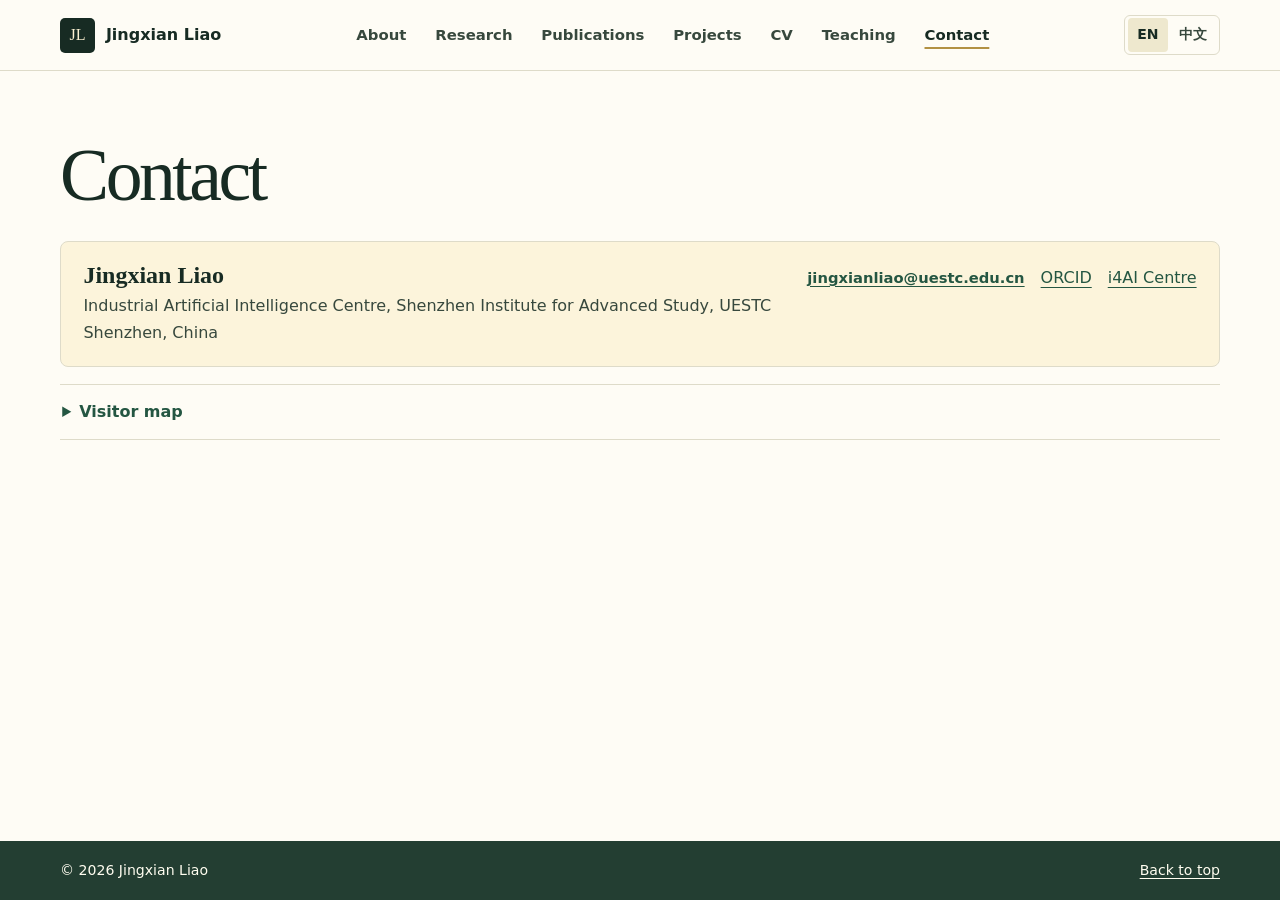
==== contact.html @ 221efa41 "Publish separate academic pages and patent section" ====
<!doctype html>
<html lang="en">
<head>
  <meta charset="utf-8">
  <meta name="viewport" content="width=device-width, initial-scale=1">
  <meta name="description" content="Jingxian Liao (廖静娴), postdoctoral researcher at UESTC. Physics-embedded machine learning and adaptive control for convertible aircraft and embodied systems.">
  <meta name="theme-color" content="#fcf7e9">
  <meta property="og:type" content="website">
  <meta property="og:title" content="Contact · Jingxian Liao">
  <meta property="og:description" content="Physics-embedded machine learning and adaptive control for convertible aircraft.">
  <meta property="og:image" content="https://jingxianliao.github.io/assets/jingxian-liao-portrait.webp">
  <meta property="og:url" content="https://jingxianliao.github.io/contact.html">
  <title>Contact · Jingxian Liao</title>
  <link rel="canonical" href="https://jingxianliao.github.io/contact.html">
  <link rel="stylesheet" href="academic.css?v=pages-20261126">
  <script src="academic.js?v=pages-20261126" defer></script>
  <script src="assets/visitor-map.js" defer></script>
</head>
<body id="top" data-page="contact" data-title-zh="联系 · 廖静娴">
  <a class="skip" href="#main" data-zh="跳到正文">Skip to content</a>
  <header class="site-header">
    <div class="shell nav-layout">
      <a class="wordmark" href="index.html"><span class="monogram" aria-hidden="true">JL</span><span data-zh="廖静娴">Jingxian Liao</span></a>
      <nav class="nav-links" aria-label="Sections" data-label-zh="页面栏目">
        <a href="index.html" data-zh="关于我">About</a>
        <a href="research.html" data-zh="研究">Research</a>
        <a href="publications.html" data-zh="论文">Publications</a>
        <a href="projects.html" data-zh="项目">Projects</a>
        <a href="cv.html" data-zh="简历">CV</a>
        <a href="teaching.html" data-zh="教学">Teaching</a>
        <a href="contact.html" aria-current="page" data-zh="联系">Contact</a>
      </nav>
      <div class="language" role="group" aria-label="Language / 语言" hidden>
        <button type="button" data-lang="en" aria-pressed="true" lang="en">EN</button>
        <button type="button" data-lang="zh" aria-pressed="false" lang="zh-CN">中文</button>
      </div>
    </div>
  </header>
  <main id="main">
    <section class="shell section contact-section" id="contact" aria-labelledby="contact-title">
      <div class="section-heading page-heading">
        <h1 id="contact-title" data-zh="联系">Contact</h1>
      </div>
      <div class="contact-card">
        <div>
          <h2 data-zh="廖静娴">Jingxian Liao</h2>
          <p data-zh="电子科技大学（深圳）高等研究院 · 人工智能工业创新研究中心">Industrial Artificial Intelligence Centre, Shenzhen Institute for Advanced Study, UESTC</p>
          <p data-zh="中国深圳">Shenzhen, China</p>
        </div>
        <div class="contact-links">
          <a class="text-link" href="mailto:jingxianliao@uestc.edu.cn">jingxianliao@uestc.edu.cn</a>
          <a href="https://orcid.org/0000-0002-6148-9685">ORCID</a>
          <a href="https://www.i4ai.org/" data-zh="研究中心官网">i4AI Centre</a>
        </div>
      </div>
      <details class="visitor-disclosure" id="visitors" aria-labelledby="visitors-title">
        <summary id="visitors-title" data-zh="访客地图">Visitor map</summary>
      <div class="visitor-layout">
        <figure class="visitor-figure">
          <svg class="visitor-world" role="img" aria-labelledby="visitor-map-title" viewBox="0 0 1000 480">
            <title id="visitor-map-title" data-zh="各国家或地区的访问量分布">World map of visits by country or region</title>
          </svg>
          <figcaption class="visitor-legend">
            <span data-zh="暂无访问">No visits</span><span class="visitor-scale" aria-hidden="true"><i></i><i></i><i></i><i></i></span><span data-zh="访问较多">More visits</span>
          </figcaption>
        </figure>
        <div class="visitor-summary">
          <p class="visitor-total"><strong data-visitor-total>—</strong><span data-zh="累计访问次数">Recorded visits</span></p>
          <div class="visitor-ranking">
            <h3 data-zh="国家或地区">Countries and regions</h3>
            <ol data-visitor-ranking aria-labelledby="visitors-title" tabindex="0" hidden></ol>
            <p class="visitor-state" data-visitor-state role="status" data-zh="正在加载统计…">Loading statistics…</p>
          </div>
        </div>
      </div>
      <p class="visitor-note"><span data-zh="位置为网络连接推断的国家或地区，仅保存汇总次数。">Location is inferred approximately from the network connection. Only aggregate visit counts are stored.</span> <span data-zh="统计截至 2026-11-26。">Snapshot as of 26 November 2026.</span> <a href="https://jingxianliao.lilac-beech-1138.chatgpt.site/#visitors" data-zh="查看实时统计">Live statistics</a> <a href="https://www.naturalearthdata.com/" data-zh="地理底图：Natural Earth">Map data: Natural Earth</a></p>
      </details>
    </section>
  </main>
  <footer class="site-footer">
    <div class="shell footer-layout"><p data-zh="© 2026 廖静娴">© 2026 Jingxian Liao</p><a href="#top" data-zh="返回顶部">Back to top</a></div>
  </footer>
</body>
</html>
---- academic.css ----
:root {
  color-scheme: light;
  --paper: #fefcf5;
  --cream: #fcf4db;
  --ink: #172b23;
  --body: #37483d;
  --muted: #546457;
  --link: #245642;
  --green: #356d53;
  --wash: #f2f3e8;
  --line: #dedbc9;
  --gold: #b29143;
  --surface: #fffef9;
  --serif: Georgia, "Songti SC", "Noto Serif CJK SC", SimSun, serif;
  --sans: system-ui, -apple-system, BlinkMacSystemFont, "PingFang SC", "Microsoft YaHei", sans-serif;
}
* { box-sizing: border-box; }
html { scroll-behavior: smooth; scroll-padding-top: 6rem; }
body { margin: 0; background: var(--paper); color: var(--ink); font: 1rem/1.66 var(--sans); }
[hidden] { display: none !important; }
h1, h2, h3, h4, p, figure, dl, dd { margin: 0; }
h1, h2, h3, h4 { line-height: 1.22; }
h1, h2 { font-family: var(--serif); font-weight: 500; }
a { color: inherit; text-underline-offset: .23em; text-decoration-thickness: .07em; }
a:hover { color: var(--link); }
a:focus-visible, button:focus-visible, summary:focus-visible { outline: 2px solid var(--green); outline-offset: 4px; }
button { cursor: pointer; font: inherit; }
img { max-width: 100%; }
.shell { width: min(1160px, calc(100% - 80px)); margin-inline: auto; }
.visually-hidden, .skip:not(:focus) { position: absolute; width: 1px; height: 1px; padding: 0; margin: -1px; overflow: hidden; clip-path: inset(50%); white-space: nowrap; }
.skip:focus { position: fixed; z-index: 5; top: .5rem; left: .5rem; padding: .55rem .8rem; color: white; background: var(--link); }

.site-header { position: sticky; top: 0; z-index: 3; background: var(--paper); border-bottom: 1px solid var(--line); }
.nav-layout { min-height: 70px; display: grid; grid-template-columns: auto 1fr auto; justify-items: center; align-items: center; gap: 1rem; }
.wordmark { justify-self: start; display: inline-flex; align-items: center; gap: .68rem; font-weight: 725; text-decoration: none; white-space: nowrap; }
.monogram { display: grid; place-items: center; width: 35px; height: 35px; background: var(--ink); color: #fcf1d2; border-radius: 5px; font: 500 1rem var(--serif); }
.nav-links, .language, .filters { display: flex; align-items: center; }
.nav-links { justify-content: center; gap: clamp(.65rem, 2.3vw, 1.8rem); }
.nav-links a { white-space: nowrap; text-decoration: none; font-size: .93rem; font-weight: 630; color: var(--body); padding-block: .35rem; }
.nav-links a:hover { color: var(--link); text-decoration: underline; }
.language { justify-self: end; gap: .15rem; padding: .15rem; border: 1px solid var(--line); border-radius: 6px; }
.language button, .filters button { border: 0; background: transparent; border-radius: 4px; color: var(--body); min-height: 34px; padding: .22rem .58rem; font-size: .875rem; font-weight: 650; white-space: nowrap; }
.language button[aria-pressed="true"], .filters button[aria-pressed="true"] { background: #eee8ce; color: var(--ink); }
.language button:hover, .filters button:hover { background: #f1ecda; }

.about { background: linear-gradient(117deg, #fdf8e9 8%, #fcf2d6 100%); border-bottom: 1px solid #e4dac0; }
.hero { display: grid; grid-template-columns: minmax(0, 1.42fr) minmax(0, .85fr); align-items: center; gap: clamp(2rem, 7.4vw, 6.15rem); padding-block: clamp(3.05rem, 5.1vw, 5.45rem); }
.hero-role { display: flex; align-items: center; gap: .68rem; margin: 0 0 .66rem; font-size: .91rem; color: var(--link); font-weight: 730; }
.hero-role::before { content: ""; width: 1.8rem; height: 2px; background: var(--gold); }
.hero h1 { font-size: clamp(3.3rem, 6.5vw, 6.25rem); line-height: .99; letter-spacing: -.057em; }
html[lang="zh-CN"] .hero h1 { font-size: clamp(3.6rem, 7.2vw, 6.2rem); line-height: 1.13; letter-spacing: .015em; }
.alt-name { margin-top: .49rem; font-size: clamp(1.18rem, 2.0vw, 1.6rem); line-height: 1.25; color: var(--muted); font-weight: 610; }
.hero-affiliation { margin-top: .85rem; color: var(--body); font-size: .96rem; }
.hero-affiliation a { text-decoration-color: #9b9f84; }
.hero-honor { display: flex; flex-wrap: wrap; align-items: baseline; gap: .25rem .7rem; width: fit-content; margin-top: 1.1rem; padding: .47rem .72rem; border-left: 3px solid var(--gold); background: #fffdf0; color: var(--ink); font-size: .96rem; }
.hero-honor time { font-weight: 720; color: #725825; white-space: nowrap; }
.hero-research { margin-top: 1.25rem; font: 710 clamp(1.2rem, 2.1vw, 1.56rem)/1.32 var(--sans); }
.hero-description { max-width: 39rem; margin-top: .5rem; font-size: clamp(1rem, 1.5vw, 1.135rem); color: var(--body); }
html[lang="zh-CN"] .hero-description { font-size: clamp(1.08rem, 1.53vw, 1.2rem); line-height: 1.78; }
.hero-actions { display: flex; align-items: center; flex-wrap: wrap; gap: .6rem .95rem; margin-top: 1.25rem; }
.button { display: inline-flex; align-items: center; min-height: 42px; padding: .44rem .78rem; border: 1px solid #9ba18b; border-radius: 5px; text-decoration: none; color: var(--link); font-size: .94rem; font-weight: 710; white-space: nowrap; }
.button:hover { background: #fffdf2; }
.button.primary { background: var(--link); border-color: var(--link); color: #fffef9; }
.button.primary:hover { background: #193f32; }
.text-link { color: var(--link); font-size: .92rem; font-weight: 710; }
.hero-portrait { justify-self: end; position: relative; width: min(100%, 364px); aspect-ratio: 7/8; border: 1px solid #d2bd78; outline: 1px solid #d8c68f; outline-offset: 9px; border-radius: 3px 29px 3px 29px; overflow: hidden; background: #e6deb5; box-shadow: 0 17px 40px #6c542b22; }
.hero-portrait img { position: absolute; inset: 0; display: block; width: 100%; height: 100%; object-fit: cover; object-position: 51% 48%; transform: scale(1.48); transform-origin: 50% 37%; }

.section { padding-block: clamp(2.5rem, 5.1vw, 4.3rem); }
.section + .section { border-top: 1px solid var(--line); }
.section-heading { margin-bottom: 1.45rem; }
.section-heading h2 { font-size: clamp(2.28rem, 4.5vw, 3.65rem); letter-spacing: -.04em; }
html[lang="zh-CN"] .section-heading h2 { letter-spacing: 0; }
.section-heading p { max-width: 47rem; margin-top: .55rem; color: var(--body); }
.research-grid { display: grid; grid-template-columns: repeat(2, minmax(0, 1fr)); gap: 1.15rem; }
.research-card { min-width: 0; display: flex; flex-direction: column; padding: clamp(1rem, 2.2vw, 1.52rem); border: 1px solid var(--line); border-top: 3px solid var(--gold); border-radius: 5px 5px 11px 11px; background: var(--surface); }
.research-card:nth-child(2) { border-top-color: var(--green); }
.research-card-heading { display: flex; align-items: baseline; justify-content: space-between; gap: .55rem; flex-wrap: wrap; margin-bottom: .55rem; }
.research-card-heading h3 { font: 500 clamp(1.65rem, 3.4vw, 2.3rem)/1.2 var(--serif); }
.research-card-heading span { color: var(--link); font-size: .88rem; font-weight: 720; }
.research-card p { color: var(--body); }
.research-metrics { display: grid; grid-template-columns: repeat(2, minmax(0, 1fr)); gap: .7rem; border-top: 1px solid var(--line); margin: 1rem 0 .82rem; padding-top: .86rem; }
.research-metrics div { min-width: 0; }
.research-metrics div + div { padding-inline-start: .7rem; border-inline-start: 1px solid var(--line); }
.research-metrics dt { color: var(--link); font-size: .8rem; font-weight: 730; }
.research-metrics dd { font: 550 clamp(1.18rem, 2.3vw, 1.66rem)/1.19 var(--serif); margin-top: .23rem; }
.research-metrics .metric-subtitle { font: 690 clamp(1rem, 1.8vw, 1.22rem)/1.35 var(--sans); }
.research-metrics .metric-context { font: .89rem/1.52 var(--sans); color: var(--body); margin-top: .48rem; }
.research-link { align-self: flex-start; margin-top: auto; }
.ongoing { margin-top: 1.15rem; padding: 1.1rem 1.22rem; border: 1px solid var(--line); border-radius: 7px; background: var(--wash); }
.ongoing > h3 { margin-bottom: .6rem; font-size: 1.16rem; }
.ongoing-grid { display: grid; grid-template-columns: repeat(2, minmax(0, 1fr)); gap: .85rem 1.5rem; }
.ongoing-grid h4 { font-size: .99rem; color: var(--link); }
.ongoing-grid p { margin-top: .24rem; color: var(--body); font-size: .94rem; }
.research-disclosure, .publication-archive, .visitor-disclosure { margin-top: .83rem; border-block: 1px solid var(--line); }
.research-disclosure + .research-disclosure { border-top: 0; margin-top: 0; }
.research-disclosure summary, .publication-archive summary, .visitor-disclosure summary { cursor: pointer; padding: .86rem .14rem; color: var(--link); font-weight: 730; }
summary small { margin-left: .43rem; color: var(--muted); font-size: .85rem; font-weight: 520; }
.details-body { padding-bottom: 1rem; }

.teaching-card { display: grid; grid-template-columns: minmax(0, 1.45fr) minmax(0, .85fr); gap: 1.2rem 2rem; padding: clamp(1.1rem, 2.5vw, 1.65rem); background: var(--surface); border: 1px solid var(--line); border-left: 4px solid var(--gold); border-radius: 5px 9px 9px 5px; }
.teaching-card h3 { font-size: clamp(1.26rem, 2.5vw, 1.7rem); }
.teaching-meta { color: var(--link); font-weight: 690; font-size: .9rem; margin-bottom: .42rem; }
.teaching-description { color: var(--body); margin-top: .55rem; max-width: 44rem; }
.teaching-topics { border-left: 1px solid var(--line); padding-left: 1.4rem; }
.teaching-topics h4 { margin-bottom: .3rem; color: var(--link); }
.teaching-topics ul { padding-inline-start: 1rem; margin-block: 0; color: var(--body); }
.teaching-topics li + li { margin-top: .22rem; }
.contact-card { display: flex; flex-wrap: wrap; align-items: baseline; justify-content: space-between; gap: 1rem; padding: 1.25rem 1.4rem; border: 1px solid var(--line); border-radius: 8px; background: var(--cream); }
.contact-card h3 { font: 550 1.5rem var(--serif); margin-bottom: .3rem; }
.contact-card p { color: var(--body); }
.contact-links { display: flex; flex-wrap: wrap; gap: .6rem 1rem; align-items: baseline; overflow-wrap: anywhere; }
.contact-links a { color: var(--link); }
.site-footer { background: #233e32; color: #fffdf0; }
.footer-layout { display: flex; flex-wrap: wrap; justify-content: space-between; gap: .75rem; padding-block: 1.12rem; font-size: .88rem; }
.footer-layout a:hover { color: #faecc1; }

@media (max-width: 940px) {
  .shell { width: calc(100% - 56px); }
  .hero { gap: 2.3rem; }
  .nav-links { gap: .84rem; }
  .wordmark { font-size: .9rem; }
}
@media (max-width: 770px) {
  html { scroll-padding-top: 7.5rem; }
  .nav-layout { grid-template-columns: 1fr 1fr; row-gap: 0; padding-top: .45rem; }
  .nav-links { grid-column: 1 / -1; grid-row: 2; min-width: 0; width: 100%; justify-content: flex-start; gap: clamp(.66rem, 3.1vw, 1.4rem); flex-wrap: wrap; padding-block: .17rem .38rem; }
  .nav-links a { font-size: .87rem; }
  .language { grid-column: 2; grid-row: 1; }
  .hero { grid-template-columns: minmax(0, 1.45fr) minmax(0, .85fr); gap: 1.55rem; }
  .hero h1 { font-size: clamp(2.9rem, 7.8vw, 4.1rem); }
  .hero-portrait { outline-offset: 5px; }
}
@media (max-width: 620px) {
  .shell { width: calc(100% - 36px); }
  .hero { grid-template-columns: minmax(0, 1fr); padding-block: 2rem 2.35rem; }
  .hero-portrait { justify-self: start; width: min(64%, 235px); margin: .28rem .35rem 0; }
  .research-grid, .ongoing-grid, .teaching-card { grid-template-columns: 1fr; }
  .teaching-topics { padding-left: 0; padding-top: .7rem; border-left: 0; border-top: 1px solid var(--line); }
}
@media (max-width: 350px) {
  .research-metrics { grid-template-columns: 1fr; }
  .research-metrics div + div { padding: .6rem 0 0; border-inline-start: 0; border-top: 1px solid var(--line); }
}
@media (prefers-reduced-motion: reduce) { html { scroll-behavior: auto; } }


.project-grid{gap:1.26rem}
.project{background:#fff;border:1px solid var(--line);border-radius:12px;padding:1.36rem}
.project-meta{display:flex;align-items:center;flex-wrap:wrap;gap:.5rem .65rem;color:var(--link);font-size:.875rem;font-weight:760;margin-bottom:.55rem}
.project-status{display:inline-flex;border:1px solid #dedac7;border-radius:20px;padding:.05rem .4rem;color:var(--muted);font-weight:610}
.project-status.active{background:#ecf2e5;color:var(--link);border-color:#ccd9bc}
.funding{color:var(--muted);font-size:.88rem;line-height:1.39;margin-top:.38rem}
.project-description{margin-block:.66rem .77rem}
.project-dates{width:100%;display:flex;flex-wrap:wrap;gap:.25rem .85rem;font-size:.84rem;color:var(--muted);margin-top:auto}
.project-dates span:last-child{font-variant-numeric:tabular-nums;overflow-wrap:anywhere}
.grant-award{display:flex;align-items:baseline;gap:.45rem;flex-wrap:wrap;margin-top:.35rem;color:var(--muted);font-size:.86rem}
.grant-award strong{color:var(--link);font-size:.98rem;font-weight:750}
.route{width:100%;margin-top:1rem}
.figure-preview{width:100%;color:inherit;border:1px solid #e3dfcb;border-radius:7px;background:#f7f5eb;padding:0;text-align:left;display:block;overflow:hidden}
.figure-preview:hover{border-color:#7f9c79}
.figure-frame{min-height:235px;display:grid;align-items:center;padding:.75rem;background:#f8f6ed}
.figure-frame img{width:100%;height:208px;object-fit:contain;display:block}
.figure-preview-label{min-height:37px;display:flex;align-items:center;justify-content:space-between;gap:.7rem;background:white;color:var(--link);font-size:.86rem;font-weight:760;padding:.25rem .65rem;border-top:1px solid #e3dfcb}
.figure-preview-label .zoom{font-weight:500;font-size:1.12rem;line-height:1}
.roadmap-zh,html[lang="zh-CN"] .roadmap-en{display:none!important}
html[lang="zh-CN"] .roadmap-zh{display:block!important}
html[lang="zh-CN"] .project-grid{grid-auto-rows:1fr}
html[lang="zh-CN"] .route .figure-preview{background:white}
html[lang="zh-CN"] .route .figure-frame{aspect-ratio:11/10;grid-template:minmax(0,1fr) / minmax(0,1fr);min-height:0;padding:.35rem;background:white}
html[lang="zh-CN"] .route .figure-frame img{height:100%}
.roadmap-en{display:grid;gap:.6rem;grid-template-columns:repeat(2,minmax(0,1fr));align-content:center;margin:0}
.route-step{background:#fff;border:1px solid #e3dfcb;border-left:3px solid #97a389;border-radius:5px;min-width:0;padding:.47rem .56rem;display:flex;flex-direction:column}
.route-step strong{font-size:.85rem;line-height:1.28;color:var(--link)}
.route-step span{font-size:.73rem;line-height:1.38;color:var(--body);margin-top:.22rem}
.collaborative-project{margin-top:1.13rem;border:1px solid #dedac7;background:#f9f6ea;border-radius:8px;padding:1rem 1.17rem}
.collaborative-project h3{color:var(--link);font-size:.88rem;margin-bottom:.24rem}
.collaborative-project p:not(.collab-meta){font-weight:650}
.collab-meta{color:var(--muted);font-size:.86rem;margin-top:.13rem}

.publications-heading{display:flex;justify-content:space-between;align-items:baseline;gap:.75rem;flex-wrap:wrap}
.filters{flex-wrap:wrap}
.publication-list,.experience-list{list-style:none;padding:0;margin:0}
.publication-list .paper{display:grid;grid-template-columns:minmax(166px,272px) minmax(0,1fr);gap:clamp(1.15rem,3vw,2.1rem);align-items:start;padding-block:1.35rem;border-top:1px solid var(--line)}
.publication-list .paper-featured{grid-template-columns:minmax(0,1fr) minmax(0,1.2fr)}
.publication-list .paper:last-child{border-bottom:1px solid var(--line)}
.paper-figure{min-width:0}
.paper-media{display:grid;grid-template-columns:repeat(2,minmax(0,1fr));gap:.8rem;min-width:0}
.paper-media figcaption{padding-top:.42rem;color:var(--muted);font-size:.82rem;line-height:1.36}
.publication-preview,.photo-preview{display:block;width:100%;padding:0;border:1px solid #dedac7;border-radius:7px;overflow:hidden;background:white;color:inherit}
.publication-preview:hover,.photo-preview:hover{border-color:#78957a;box-shadow:0 2px 12px #25483a1a}
.figure-frame.paper-frame{display:grid;place-items:center;aspect-ratio:1.58;min-height:0;padding:.36rem;background:white}
.figure-frame.paper-frame img{width:100%;height:100%;max-height:100%;min-height:0;object-fit:contain;display:block}
.aero-edge-diagram{clip-path:inset(3.4% 0 0)}
.photo-preview img{display:block;width:100%;height:auto;aspect-ratio:1.58;object-fit:cover;object-position:center 40%}
.pub-meta{display:flex;align-items:center;gap:.6rem;margin-bottom:.44rem;font-size:.875rem;color:var(--muted);line-height:1.3}
.publication-venue{background:#edf1e5;color:var(--link);font-weight:720;padding:.15rem .44rem;border-radius:4px}
.pub-meta time{font-weight:625;color:var(--body)}
.publication-list h3,.experience-list h3,.patent h3{font-size:1.07rem;font-weight:680;line-height:1.4}
.publication-list h3 a{text-decoration:none}
.publication-list h3 a:hover{text-decoration:underline}
.paper-evidence{font-size:.95rem;color:var(--body);line-height:1.52;margin-top:.42rem}
.authors,.venue,.inventors,.mentor{font-size:.9rem;line-height:1.5;color:var(--body)}
.authors,.inventors{margin-top:.27rem}
.venue{color:var(--muted)}
.paper-citation{display:flex;align-items:baseline;gap:.16rem .65rem;flex-wrap:wrap;margin-top:.2rem}
.paper-link{font-size:.9rem;font-weight:720;color:var(--link)}
.more-pubs{display:inline-block;margin-top:1rem}
.patent{display:grid;grid-template-columns:minmax(175px,.35fr) minmax(0,1fr);gap:1.1rem;border:1px solid #e3dfcb;background:white;border-radius:9px;padding:1.3rem}
.patent-status{font-weight:710;color:var(--link);font-size:.94rem}
.patent-number{font-weight:650;font-size:.92rem;overflow-wrap:anywhere}
.patent .text-link{display:inline-block;margin-top:.45rem}
.experience-list li{display:grid;grid-template-columns:12rem minmax(0,1fr);gap:1rem;padding:1.02rem 0;border-top:1px solid var(--line)}
.period,.mentor a{color:var(--link);font-weight:690}
.period{font-size:.93rem}
.mentor{margin-top:.3rem}
.mentor a{margin-left:.22rem}

.figure-dialog{border:1px solid #e0ddca;border-radius:13px;padding:0;width:min(1000px,calc(100% - 2rem));max-height:92vh;background:#fff;color:var(--ink);box-shadow:0 26px 70px #0b282c66}
.figure-dialog::backdrop{background:#20392cac}
.dialog-header{position:sticky;z-index:1;top:0;display:flex;align-items:start;justify-content:space-between;gap:.8rem;padding:.85rem 1.05rem;background:#fff;border-bottom:1px solid var(--line)}
.dialog-header h2{font-family:var(--sans);font-size:1.15rem;font-weight:680}
.close-dialog{margin:0;flex-shrink:0;white-space:nowrap;border:1px solid #96b1a9;background:white;border-radius:4px;padding:.24rem .6rem;color:var(--link);font-weight:650}
.dialog-content{padding:1rem}
.dialog-content .figure-frame{border-radius:7px;min-height:0}
.dialog-content .figure-frame img{height:auto;max-height:74vh;min-width:0}
.dialog-content .figure-frame.paper-frame{aspect-ratio:auto}
.dialog-content .paper-frame img{width:auto;max-width:100%;height:auto;max-height:74vh}
.dialog-content .paper-system-diagram img{width:100%}
.dialog-content .roadmap-en{gap:.8rem}
.dialog-content .route-step{padding:.7rem .8rem}
.dialog-content .route-step strong{font-size:1rem}
.dialog-content .route-step span{font-size:.9rem}
.dialog-content .detail-notes{margin-top:1rem}
.detail-notes{display:none}
.dialog-content .detail-notes{display:block;font-size:.92rem;line-height:1.5;color:var(--body)}
.dialog-content .detail-notes li + li{margin-top:.4rem}

.patent + .patent{margin-top:.7rem}

.visitor-section{border-top:1px solid var(--line)}
.visitor-layout{display:grid;grid-template-columns:minmax(0,2.3fr) minmax(13rem,1fr);gap:1rem}
.visitor-figure{display:flex;flex-direction:column;justify-content:center;min-width:0;overflow:hidden;border:1px solid #d7deca;border-radius:12px;background:#eef2e6}
.visitor-world{display:block;width:100%;padding:.65rem .65rem .1rem;color:#bdd6cd}
.visitor-land{fill:currentColor;stroke:#edf6f2;stroke-width:.75;stroke-linejoin:round}
.visitor-point{fill:currentColor;stroke:#edf6f2;stroke-width:.7}
.visitor-region[data-level="0"] .visitor-point{display:none}
.visitor-region[data-level="1"]{color:#78bba9}
.visitor-region[data-level="2"]{color:#4b9e89}
.visitor-region[data-level="3"]{color:#237965}
.visitor-region[data-level="4"]{color:#075d56}
.visitor-region:hover{color:#153e3b}
.visitor-legend{display:flex;gap:.62rem;align-items:center;justify-content:center;padding:.6rem .75rem .93rem;color:var(--muted);font-size:.8rem}
.visitor-scale{display:flex;gap:3px}
.visitor-scale i{width:.93rem;height:.62rem;border-radius:2px;background:#bdd6cd}
.visitor-scale i:nth-child(2){background:#78bba9}
.visitor-scale i:nth-child(3){background:#4b9e89}
.visitor-scale i:nth-child(4){background:#075d56}
.visitor-summary{display:flex;flex-direction:column;gap:.9rem;min-width:0;padding:1.1rem 1.15rem;border:1px solid var(--line);border-radius:12px;background:#fff}
.visitor-total{display:grid;gap:.08rem;color:var(--muted);font-size:.87rem}
.visitor-total strong{color:var(--link);font:600 clamp(2.1rem,4.4vw,3rem)/1.02 var(--serif)}
.visitor-ranking{border-top:1px solid var(--line);padding-top:.85rem}
.visitor-ranking h3{font-size:.96rem}
.visitor-ranking ol{max-height:15rem;overflow:auto;margin-top:.37rem;padding:0;list-style:none}
.visitor-ranking li{display:flex;align-items:baseline;justify-content:space-between;gap:.75rem;padding:.25rem .12rem;color:var(--body);font-size:.86rem}
.visitor-ranking li + li{border-top:1px solid #edf2ef}
.visitor-ranking li strong{color:var(--link);font-variant-numeric:tabular-nums}
.visitor-state,.visitor-note{color:var(--muted);font-size:.8rem}
.visitor-state{margin-top:.38rem}
.visitor-note{margin-top:.64rem}
.visitor-note a{margin-inline-start:.45em}
@media(max-width:690px){
  .visitor-layout{grid-template-columns:1fr}
  .visitor-summary{padding:.85rem 1rem}
}

.education-with-photo{display:grid;grid-template-columns:minmax(0,1fr) minmax(0,17.5rem);align-items:start;gap:1.4rem}
.advisor-photo{margin:0;width:100%;max-width:17.5rem}
.advisor-photo a{display:block;border-radius:9px;overflow:hidden;background:var(--wash);border:1px solid var(--line)}
.advisor-photo img{display:block;width:100%;height:auto;aspect-ratio:5/4;object-fit:cover;object-position:50% 24%}
.advisor-photo figcaption{margin-top:.35rem;color:var(--muted);font-size:.81rem;line-height:1.4}

/* Shared figures, timelines, and archives */
.project-grid { display: grid; grid-template-columns: repeat(2, minmax(0, 1fr)); }
.project { min-width: 0; display: flex; flex-direction: column; align-items: flex-start; }
.project h3 { font-size: clamp(1.1rem, 2.2vw, 1.38rem); }
.project-description { color: var(--body); }
.patent h3 { line-height: 1.42; }
.publications-heading { align-items: baseline; }
.publication-tools { display: flex; align-items: center; justify-content: space-between; flex-wrap: wrap; gap: .5rem 1rem; margin-bottom: .65rem; }
.publication-tools h3 { font-size: 1.14rem; }
.filters { gap: .15rem; }
.publication-archive { padding: 1.12rem 0 .2rem; }
.publication-archive > h3 { font: 500 clamp(1.45rem, 3vw, 1.8rem)/1.2 var(--serif); margin-bottom: .72rem; }
.publication-archive-grid { display: grid; grid-template-columns: repeat(2, minmax(0, 1fr)); gap: 1.15rem 1.6rem; }
.publication-archive-grid h4 { color: var(--link); font-size: .96rem; margin-bottom: .05rem; }
.publication-archive-list { padding: 0; margin: 0; list-style: none; }
.publication-archive-list li { padding: .65rem 0; border-top: 1px solid var(--line); }
.publication-archive-list li:first-child { border-top: 0; }
.publication-record-title { color: var(--ink); font-weight: 660; }
.publication-archive-list p { color: var(--muted); font-size: .88rem; margin-top: .18rem; }
.cv-heading { display: flex; align-items: baseline; justify-content: space-between; flex-wrap: wrap; gap: .5rem 1rem; }
.cv-subheading { font-size: 1.16rem; margin-bottom: .6rem; }
.experience-list h4 { font-size: 1.05rem; margin-bottom: .13rem; }
.cv-notes { display: grid; grid-template-columns: repeat(2, minmax(0, 1fr)); gap: .9rem; margin-top: .8rem; }
.cv-notes article { min-width: 0; padding: 1rem 1.15rem; border: 1px solid var(--line); background: var(--surface); border-radius: 8px; }
.cv-notes ul { margin: 0; padding-inline-start: 1rem; color: var(--body); }
.cv-notes li + li { margin-top: .35rem; }
.visitor-disclosure { margin-top: 1.05rem; }
.visitor-disclosure .visitor-note { padding-bottom: .72rem; }

@media (max-width: 825px) {
  .publication-list .paper-featured { grid-template-columns: 1fr; gap: .9rem; }
  .paper-media { width: min(100%, 38rem); }
  .education-with-photo { grid-template-columns: 1fr; gap: .8rem; }
}
@media (max-width: 620px) {
  .project-grid, .publication-archive-grid, .cv-notes { grid-template-columns: 1fr; }
  html[lang="zh-CN"] .project-grid { grid-auto-rows: auto; }
  .publication-list .paper, .patent, .experience-list li { grid-template-columns: 1fr; gap: .7rem; }
  .publication-list .paper > .paper-figure { width: min(100%, 20rem); }
  .publication-list .paper:not(.paper-featured) .paper-description { grid-row: 1; }
}

@media print {
  .site-header, .hero-actions, .site-footer, .filters, .figure-dialog, .visitor-disclosure { display: none !important; }
  .shell { width: 100%; }
  .section { padding-block: 1rem; }
  .research-card, .paper, .teaching-card, .experience-list li { break-inside: avoid; }
}

/* Shared page navigation and page headings. */
body { min-height: 100vh; display: flex; flex-direction: column; }
main { flex: 1; }
.nav-links a[aria-current="page"] {
  color: var(--ink);
  text-decoration: underline;
  text-decoration-color: var(--gold);
  text-decoration-thickness: 2px;
  text-underline-offset: .46em;
}
.page-heading { margin-bottom: 1.55rem; }
.page-heading h1 { font-size: clamp(2.72rem, 6vw, 4.6rem); line-height: 1.08; letter-spacing: -.047em; }
html[lang="zh-CN"] .page-heading h1 { letter-spacing: 0; }
.page-heading p { margin-top: .65rem; font-size: clamp(1.025rem, 1.65vw, 1.15rem); }
.page-links { display: flex; flex-wrap: wrap; gap: .45rem 1.02rem; }
.page-heading + .page-links { margin-top: -.72rem; margin-bottom: 1.4rem; }
.research-more { margin-top: 1.1rem; }

.about-research { padding-block: clamp(1.9rem, 3.6vw, 3.1rem); }
.about-research .section-heading h2 { font-size: clamp(1.7rem, 3.5vw, 2.4rem); }
.about-work { display: grid; gap: .35rem; padding: .95rem 1.12rem; border: 1px solid var(--line); border-left: 3px solid var(--gold); border-radius: 4px 8px 8px 4px; background: var(--surface); text-decoration: none; }
.about-work + .about-work { border-left-color: var(--green); }
.about-work strong { font: 550 1.42rem/1.2 var(--serif); color: var(--link); }
.about-work span { color: var(--body); font-size: .94rem; }
.about-work:hover { background: var(--cream); }
.about-work:hover strong { text-decoration: underline; }

.publication-lead { display: flex; flex-wrap: wrap; align-items: baseline; justify-content: space-between; gap: .65rem 1rem; margin-bottom: 1.55rem; }
.publication-lead .page-heading { margin-bottom: 0; }
.publication-lead .page-links { margin: 0; }
.publication-tools h2 { font: 700 1.11rem/1.25 var(--sans); }
.publication-archive > h2 { font: 500 clamp(1.55rem, 3vw, 1.9rem)/1.2 var(--serif); margin-bottom: .72rem; }
.publication-archive-grid h3 { color: var(--link); font-size: .96rem; margin-bottom: .05rem; }
.patents-section { margin-top: 2rem; }
.patents-section .section-heading h2 { font-size: clamp(1.7rem, 3.7vw, 2.45rem); }
.patent-group + .patent-group { margin-top: 1.25rem; }
.patent-group > h3 { margin-bottom: .6rem; font-size: 1.05rem; color: var(--link); }
.patent-group .patent h4 { font-size: 1.07rem; font-weight: 680; line-height: 1.42; }

.cv-subheading { font: 710 1.16rem/1.25 var(--sans); }
.experience-list h3 { margin-bottom: .13rem; }
.teaching-card h2 { font: 720 clamp(1.26rem, 2.5vw, 1.7rem)/1.24 var(--sans); }
.teaching-topics h3 { color: var(--link); font-size: 1rem; margin-bottom: .3rem; }
.contact-card h2 { font: 550 1.5rem var(--serif); margin-bottom: .3rem; }

@media (max-width: 880px) {
  html { scroll-padding-top: 7.5rem; }
  .nav-layout { grid-template-columns: 1fr 1fr; row-gap: 0; padding-top: .45rem; }
  .nav-links { grid-column: 1 / -1; grid-row: 2; width: 100%; min-width: 0; justify-content: flex-start; gap: .1rem clamp(.7rem, 3vw, 1.45rem); flex-wrap: wrap; padding-block: .17rem .4rem; }
  .nav-links a { font-size: .87rem; }
  .language { grid-column: 2; grid-row: 1; }
}
@media (max-width: 460px) {
  html { scroll-padding-top: 8.5rem; }
  .publication-lead { align-items: flex-start; flex-direction: column; }
}
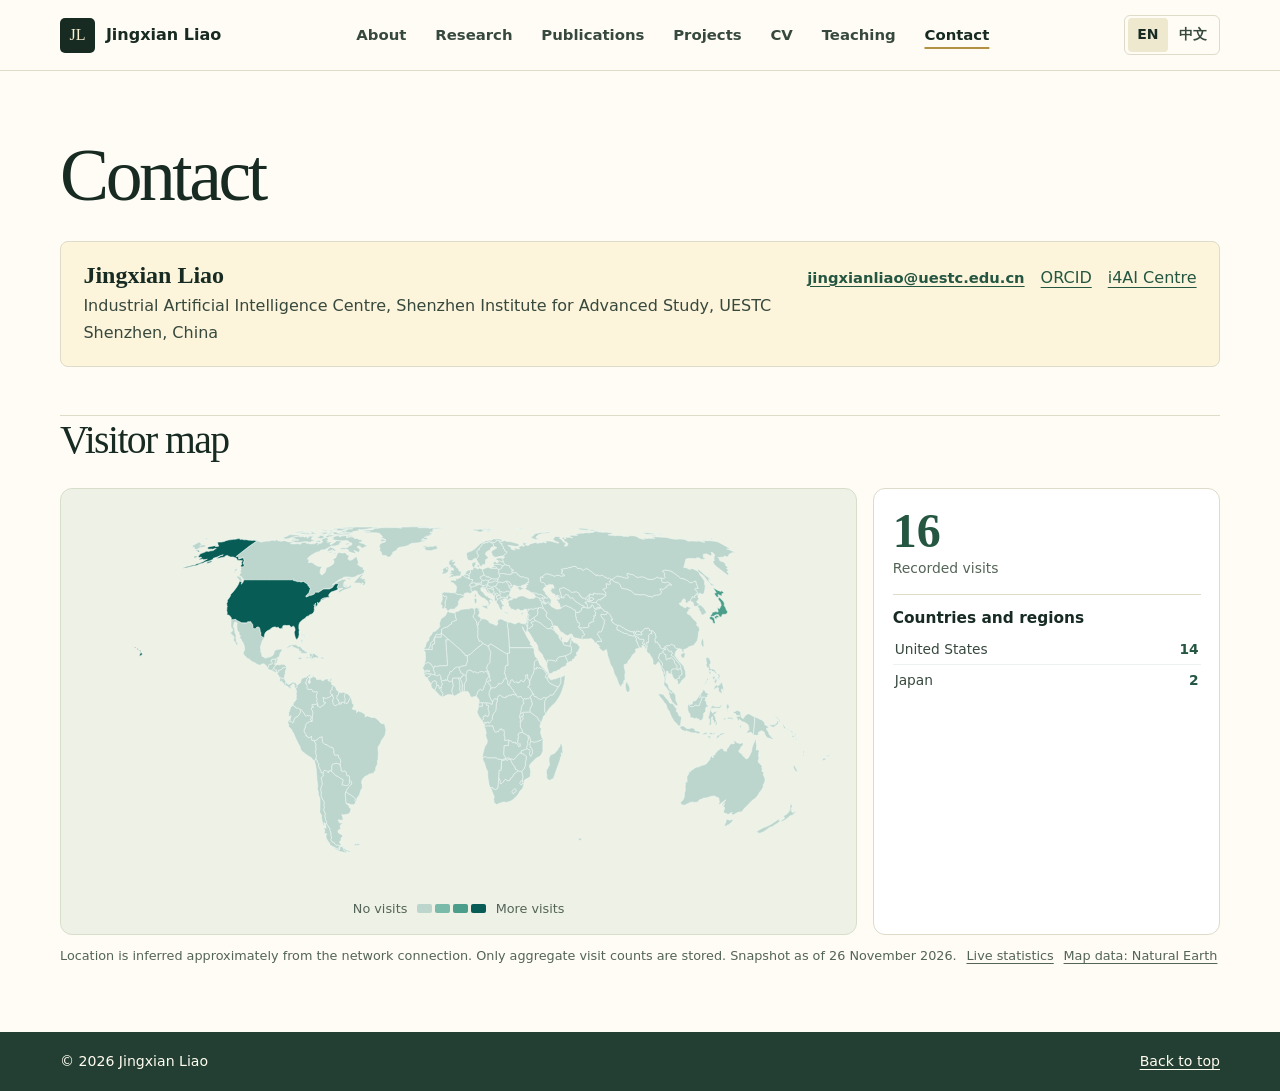
==== commit 9599d2a5: "Expand About research themes and move reviewing to Teaching" ====
--- a/contact.html
+++ b/contact.html
@@ -12,7 +12,7 @@
   <meta property="og:url" content="https://jingxianliao.github.io/contact.html">
   <title>Contact · Jingxian Liao</title>
   <link rel="canonical" href="https://jingxianliao.github.io/contact.html">
-  <link rel="stylesheet" href="academic.css?v=pages-20261126">
+  <link rel="stylesheet" href="academic.css?v=profile-20261126">
   <script src="academic.js?v=pages-20261126" defer></script>
   <script src="assets/visitor-map.js" defer></script>
 </head>
@@ -53,8 +53,8 @@
           <a href="https://www.i4ai.org/" data-zh="研究中心官网">i4AI Centre</a>
         </div>
       </div>
-      <details class="visitor-disclosure" id="visitors" aria-labelledby="visitors-title">
-        <summary id="visitors-title" data-zh="访客地图">Visitor map</summary>
+      <section class="visitor-section" id="visitors" aria-labelledby="visitors-title">
+        <div class="section-heading"><h2 id="visitors-title" data-zh="访客地图">Visitor map</h2></div>
       <div class="visitor-layout">
         <figure class="visitor-figure">
           <svg class="visitor-world" role="img" aria-labelledby="visitor-map-title" viewBox="0 0 1000 480">
@@ -74,7 +74,7 @@
         </div>
       </div>
       <p class="visitor-note"><span data-zh="位置为网络连接推断的国家或地区，仅保存汇总次数。">Location is inferred approximately from the network connection. Only aggregate visit counts are stored.</span> <span data-zh="统计截至 2026-11-26。">Snapshot as of 26 November 2026.</span> <a href="https://jingxianliao.lilac-beech-1138.chatgpt.site/#visitors" data-zh="查看实时统计">Live statistics</a> <a href="https://www.naturalearthdata.com/" data-zh="地理底图：Natural Earth">Map data: Natural Earth</a></p>
-      </details>
+      </section>
     </section>
   </main>
   <footer class="site-footer">
--- a/academic.css
+++ b/academic.css
@@ -385,3 +385,93 @@
   html { scroll-padding-top: 8.5rem; }
   .publication-lead { align-items: flex-start; flex-direction: column; }
 }
+
+/* About biography, research evidence, and highlights */
+.about .hero {
+  grid-template-columns: minmax(230px, .82fr) minmax(0, 1.48fr);
+  gap: clamp(2rem, 6.5vw, 5.15rem);
+}
+.about .hero-portrait { justify-self: start; max-width: 345px; aspect-ratio: 4/5; }
+.about .hero-research { font-size: clamp(1.34rem, 2.55vw, 2rem); }
+.about .hero-description { max-width: 43rem; }
+.about .hero-description + .hero-description { margin-top: .78rem; }
+.about .hero-actions { gap: .48rem .65rem; }
+.about-work-grid { grid-template-columns: repeat(4, minmax(0, 1fr)); }
+.about-work-grid .about-work { align-content: start; gap: .5rem; }
+.about-work-grid .about-work:nth-child(n+3) { border-left-color: #8d7956; }
+.about-work-grid .about-work .work-label {
+  justify-self: start;
+  padding: .17rem .46rem;
+  border-radius: 4px;
+  background: var(--wash);
+  color: var(--link);
+  font-size: .81rem;
+  font-weight: 680;
+}
+.about-work-grid .about-work h3 { font-size: clamp(1.08rem, 1.65vw, 1.24rem); }
+.about-work-grid .about-work:hover h3 { text-decoration: underline; }
+.about-validation, .about-updates { padding-block: clamp(1.8rem, 3.8vw, 3.15rem); }
+.about-validation .section-heading h2,
+.about-updates .section-heading h2,
+.reviewing-section .section-heading h2,
+.visitor-section .section-heading h2 { font-size: clamp(1.72rem, 3.5vw, 2.48rem); }
+.validation-grid {
+  display: grid;
+  grid-template-columns: minmax(0, 1.08fr) minmax(0, .92fr);
+  gap: clamp(1rem, 3.6vw, 2.5rem);
+  align-items: start;
+}
+.validation-list { display: grid; gap: .78rem; }
+.validation-list div + div { border-top: 1px solid var(--line); padding-top: .67rem; }
+.validation-list dt { color: var(--link); font-weight: 720; }
+.validation-list dd { color: var(--body); margin-top: .12rem; }
+.validation-figure a {
+  display: block;
+  padding: .58rem;
+  border: 1px solid var(--line);
+  border-radius: 9px;
+  background: white;
+}
+.validation-figure a:hover { border-color: var(--green); }
+.validation-figure img { display: block; width: 100%; height: auto; }
+.validation-figure figcaption { color: var(--muted); font-size: .88rem; margin-top: .42rem; }
+.highlight-list { padding: 0; margin: 0; list-style: none; }
+.highlight-list li {
+  display: grid;
+  grid-template-columns: minmax(5.5rem, .16fr) minmax(0, 1fr);
+  gap: .4rem 1.2rem;
+  padding: .67rem 0;
+  border-top: 1px solid var(--line);
+}
+.highlight-list time { color: var(--muted); font-size: .9rem; font-weight: 680; }
+.highlight-list p { color: var(--body); }
+.highlight-list .text-link { font-size: inherit; }
+
+.reviewing-section, .visitor-section { margin-top: clamp(1.65rem, 4vw, 3rem); }
+.reviewing-grid { display: grid; grid-template-columns: 1fr 1fr; gap: .9rem; }
+.reviewing-card {
+  padding: 1.03rem 1.2rem;
+  border: 1px solid var(--line);
+  border-radius: 8px;
+  background: var(--surface);
+}
+.reviewing-card h3 { color: var(--link); font-size: 1.08rem; }
+.reviewing-card ul { margin: .54rem 0 0; padding-inline-start: 1.08rem; color: var(--body); }
+.reviewing-card li + li { margin-top: .34rem; }
+.reviewing-link { display: inline-block; margin-top: .73rem; }
+.cv-notes-single { grid-template-columns: 1fr; }
+.cv-service-link { margin-top: .7rem; }
+
+@media (max-width: 830px) {
+  .about .hero { grid-template-columns: minmax(170px, .78fr) minmax(0, 1.45fr); gap: 1.65rem; }
+  .about-work-grid { grid-template-columns: repeat(2, minmax(0, 1fr)); }
+}
+@media (max-width: 620px) {
+  .about .hero, .validation-grid, .reviewing-grid { grid-template-columns: 1fr; }
+  .about .hero-copy { grid-row: 1; }
+  .about .hero-portrait { max-width: 240px; }
+  .highlight-list li { grid-template-columns: 1fr; gap: .14rem; }
+}
+@media (max-width: 500px) {
+  .about-work-grid { grid-template-columns: 1fr; }
+}
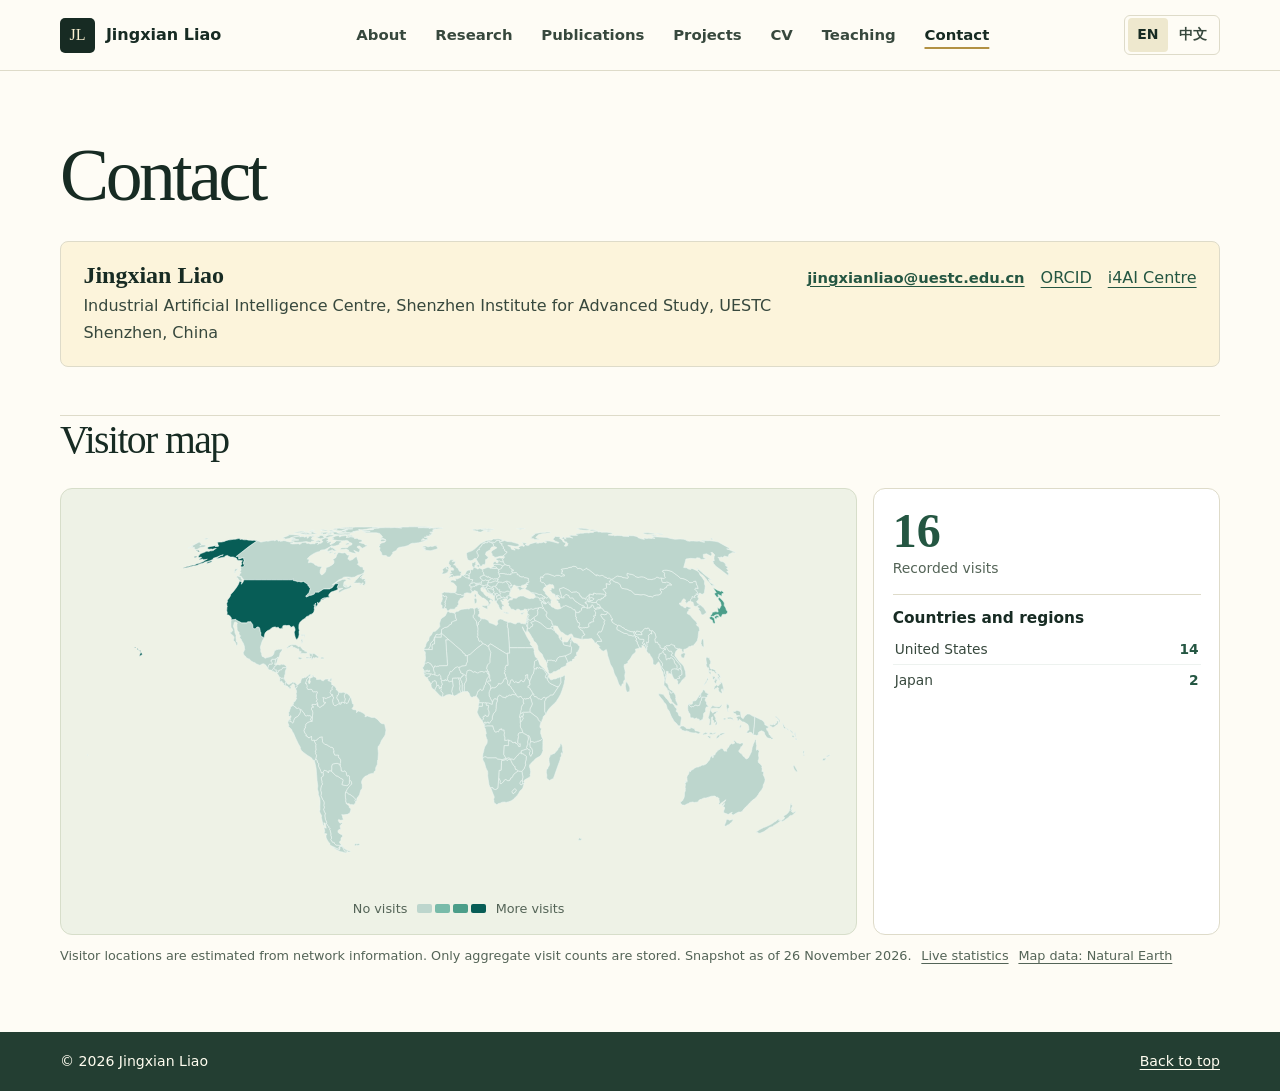
==== commit 59ac9edb: "Edit English terminology across the academic website" ====
--- a/contact.html
+++ b/contact.html
@@ -58,7 +58,7 @@
       <div class="visitor-layout">
         <figure class="visitor-figure">
           <svg class="visitor-world" role="img" aria-labelledby="visitor-map-title" viewBox="0 0 1000 480">
-            <title id="visitor-map-title" data-zh="各国家或地区的访问量分布">World map of visits by country or region</title>
+            <title id="visitor-map-title" data-zh="各国家或地区的访问量分布">World map showing visits by country or region</title>
           </svg>
           <figcaption class="visitor-legend">
             <span data-zh="暂无访问">No visits</span><span class="visitor-scale" aria-hidden="true"><i></i><i></i><i></i><i></i></span><span data-zh="访问较多">More visits</span>
@@ -73,7 +73,7 @@
           </div>
         </div>
       </div>
-      <p class="visitor-note"><span data-zh="位置为网络连接推断的国家或地区，仅保存汇总次数。">Location is inferred approximately from the network connection. Only aggregate visit counts are stored.</span> <span data-zh="统计截至 2026-11-26。">Snapshot as of 26 November 2026.</span> <a href="https://jingxianliao.lilac-beech-1138.chatgpt.site/#visitors" data-zh="查看实时统计">Live statistics</a> <a href="https://www.naturalearthdata.com/" data-zh="地理底图：Natural Earth">Map data: Natural Earth</a></p>
+      <p class="visitor-note"><span data-zh="位置为网络连接推断的国家或地区，仅保存汇总次数。">Visitor locations are estimated from network information. Only aggregate visit counts are stored.</span> <span data-zh="统计截至 2026-11-26。">Snapshot as of 26 November 2026.</span> <a href="https://jingxianliao.lilac-beech-1138.chatgpt.site/#visitors" data-zh="查看实时统计">Live statistics</a> <a href="https://www.naturalearthdata.com/" data-zh="地理底图：Natural Earth">Map data: Natural Earth</a></p>
       </section>
     </section>
   </main>
--- a/academic.css
+++ b/academic.css
@@ -415,26 +415,9 @@
 .about-updates .section-heading h2,
 .reviewing-section .section-heading h2,
 .visitor-section .section-heading h2 { font-size: clamp(1.72rem, 3.5vw, 2.48rem); }
-.validation-grid {
-  display: grid;
-  grid-template-columns: minmax(0, 1.08fr) minmax(0, .92fr);
-  gap: clamp(1rem, 3.6vw, 2.5rem);
-  align-items: start;
-}
 .validation-list { display: grid; gap: .78rem; }
-.validation-list div + div { border-top: 1px solid var(--line); padding-top: .67rem; }
 .validation-list dt { color: var(--link); font-weight: 720; }
 .validation-list dd { color: var(--body); margin-top: .12rem; }
-.validation-figure a {
-  display: block;
-  padding: .58rem;
-  border: 1px solid var(--line);
-  border-radius: 9px;
-  background: white;
-}
-.validation-figure a:hover { border-color: var(--green); }
-.validation-figure img { display: block; width: 100%; height: auto; }
-.validation-figure figcaption { color: var(--muted); font-size: .88rem; margin-top: .42rem; }
 .highlight-list { padding: 0; margin: 0; list-style: none; }
 .highlight-list li {
   display: grid;
@@ -467,7 +450,7 @@
   .about-work-grid { grid-template-columns: repeat(2, minmax(0, 1fr)); }
 }
 @media (max-width: 620px) {
-  .about .hero, .validation-grid, .reviewing-grid { grid-template-columns: 1fr; }
+  .about .hero, .reviewing-grid { grid-template-columns: 1fr; }
   .about .hero-copy { grid-row: 1; }
   .about .hero-portrait { max-width: 240px; }
   .highlight-list li { grid-template-columns: 1fr; gap: .14rem; }
@@ -475,3 +458,45 @@
 @media (max-width: 500px) {
   .about-work-grid { grid-template-columns: 1fr; }
 }
+
+.lift-heading {
+  display: flex;
+  align-items: baseline;
+  justify-content: space-between;
+  flex-wrap: wrap;
+  gap: .5rem 1rem;
+  margin-bottom: .75rem;
+}
+.lift-heading h3 { font-size: clamp(1.1rem, 2vw, 1.34rem); }
+.lift-pair, .validation-support { display: grid; grid-template-columns: repeat(2, minmax(0, 1fr)); gap: .95rem; }
+.lift-card {
+  display: grid;
+  grid-template-rows: auto 1fr auto minmax(5.1rem, auto);
+  min-width: 0;
+  padding: .85rem .95rem;
+  border: 1px solid var(--line);
+  border-radius: 8px;
+  background: white;
+}
+.lift-card h4 { color: var(--link); font-size: 1rem; }
+.lift-chart { display: block; margin-top: .38rem; border-radius: 3px; }
+.lift-chart img { display: block; width: 100%; height: 100%; aspect-ratio: 1167 / 684; object-fit: contain; }
+.lift-axis { text-align: center; color: var(--muted); font-size: .86rem; }
+.lift-result { align-self: start; margin-top: .58rem; padding-top: .58rem; border-top: 1px solid var(--line); color: var(--body); font-size: .93rem; line-height: 1.58; }
+.lift-legend { display: flex; flex-wrap: wrap; gap: .35rem .9rem; margin: .7rem 0 0; padding: 0; list-style: none; }
+.lift-legend li { display: flex; align-items: center; gap: .36rem; color: var(--muted); font-size: .82rem; }
+.lift-note { margin-top: .38rem; color: var(--muted); font-size: .84rem; }
+.lift-mark { display: inline-block; width: 1.22rem; height: 0; border-top: 2px solid #141414; flex: none; }
+.lift-mark.train, .lift-mark.test { width: .47rem; height: .47rem; margin-inline: .38rem; border-radius: 50%; }
+.lift-mark.train { border: 0; background: #767676; }
+.lift-mark.test { border: 1.5px solid #141414; background: #fff; }
+.lift-mark.skip-model { border-top: 2px dashed #0072b2; }
+.lift-mark.penalty { border-top: 2px dotted #736fb0; }
+.lift-mark.vanilla, .lift-mark.rbf { height: 2px; border: 0; }
+.lift-mark.vanilla { background: repeating-linear-gradient(90deg,#00a4b9 0 6px,transparent 6px 8px,#00a4b9 8px 10px,transparent 10px 12px); }
+.lift-mark.rbf { background: repeating-linear-gradient(90deg,#008c66 0 6px,transparent 6px 8px,#008c66 8px 10px,transparent 10px 12px); }
+.validation-support { margin-top: 1.25rem; padding-top: .82rem; border-top: 1px solid var(--line); }
+@media (max-width: 650px) {
+  .lift-pair, .validation-support { grid-template-columns: 1fr; }
+  .lift-card { grid-template-rows: auto 1fr auto auto; }
+}
